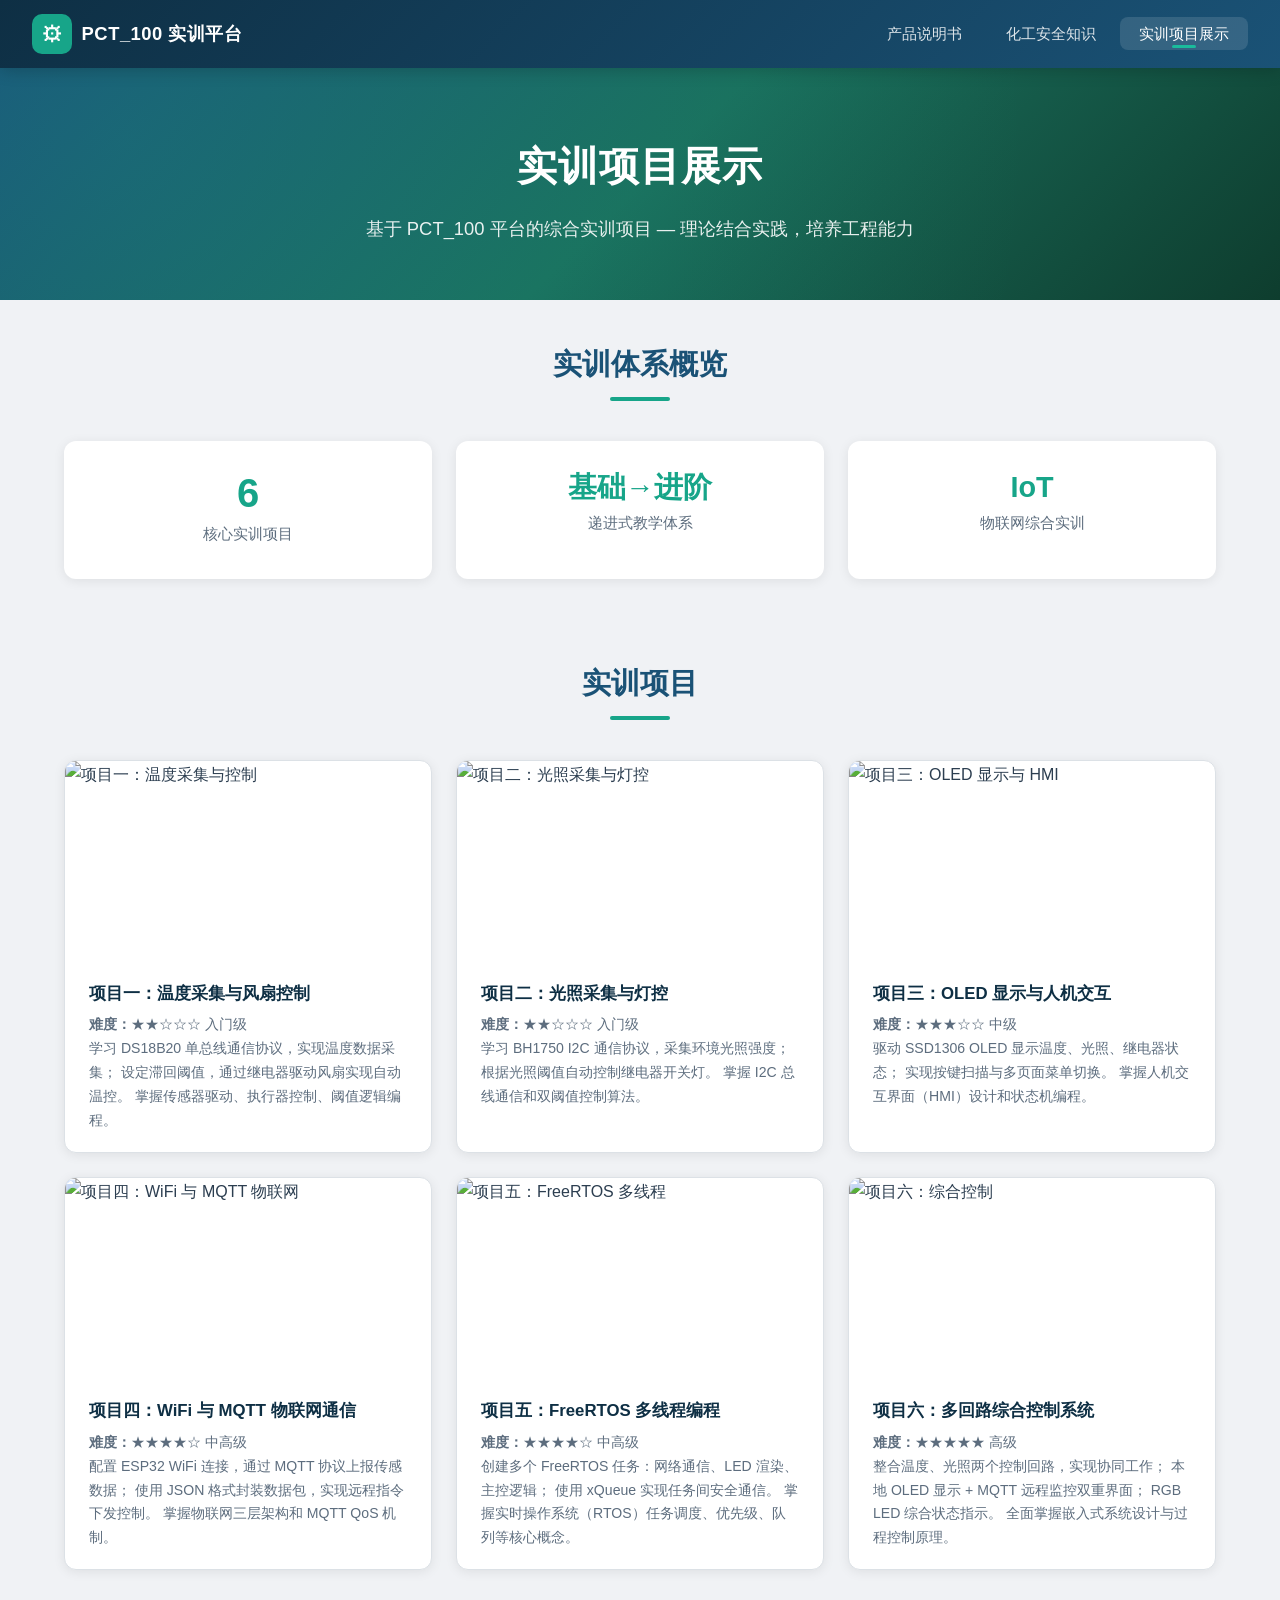
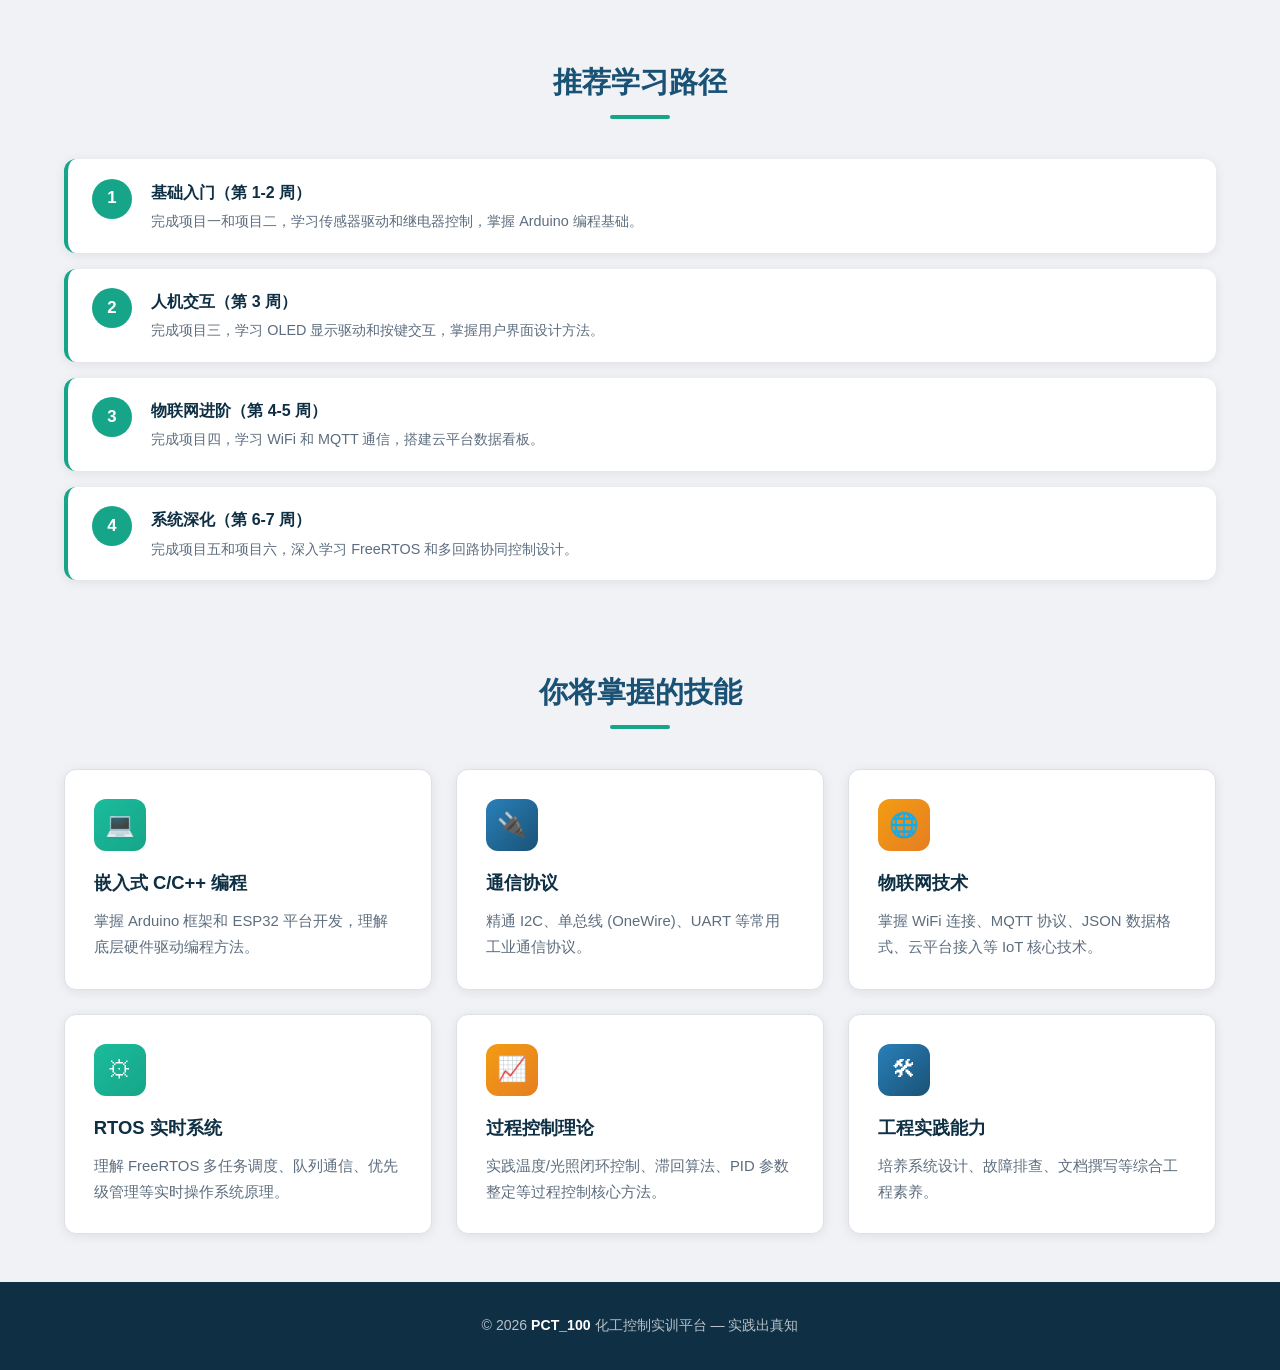
==== projects.html @ c3f55b89 "添加 PCT_100 化工控制实训平台多页面网站（产品说明书、安全知识、实训项目展示）" ====
<!DOCTYPE html>
<html lang="zh-CN">
<head>
  <meta charset="UTF-8" />
  <meta name="viewport" content="width=device-width, initial-scale=1.0" />
  <title>实训项目展示 - PCT_100 实训平台</title>
  <link rel="stylesheet" href="styles.css" />
</head>
<body>

  <!-- ========== 导航栏 ========== -->
  <nav class="navbar">
    <div class="nav-brand">
      <div class="logo-icon">&#9881;</div>
      <span class="brand-text">PCT_100 实训平台</span>
    </div>
    <button class="nav-toggle" onclick="document.querySelector('.nav-links').classList.toggle('show')">&#9776;</button>
    <ul class="nav-links">
      <li><a href="index.html">产品说明书</a></li>
      <li><a href="safety.html">化工安全知识</a></li>
      <li><a href="projects.html" class="active">实训项目展示</a></li>
    </ul>
  </nav>

  <!-- ========== Hero 区 ========== -->
  <header class="hero">
    <h1>实训项目展示</h1>
    <p class="subtitle">
      基于 PCT_100 平台的综合实训项目 &mdash; 理论结合实践，培养工程能力
    </p>
  </header>

  <!-- ========== 实训体系 ========== -->
  <section class="container">
    <div class="section-title">
      <h2>实训体系概览</h2>
      <div class="divider"></div>
    </div>

    <div class="highlight-row">
      <div class="highlight">
        <div class="hl-num">6</div>
        <div class="hl-label">核心实训项目</div>
      </div>
      <div class="highlight">
        <div class="hl-num" style="font-size:1.8rem;">基础→进阶</div>
        <div class="hl-label">递进式教学体系</div>
      </div>
      <div class="highlight">
        <div class="hl-num" style="font-size:1.8rem;">IoT</div>
        <div class="hl-label">物联网综合实训</div>
      </div>
    </div>
  </section>

  <!-- ========== 项目卡片 ========== -->
  <section class="container" style="padding-top:0;">
    <div class="section-title">
      <h2>实训项目</h2>
      <div class="divider"></div>
    </div>

    <div class="card-grid">
      <!-- 项目一 -->
      <div class="img-card">
        <img
          src="https://trae-api-cn.mchost.guru/api/ide/v1/text_to_image?prompt=A+temperature+sensor+DS18B20+connected+to+a+microcontroller+with+a+small+fan,+on+a+laboratory+bench,+clean+technical+setup,+blue+and+white+color+scheme,+minimal+style&image_size=landscape_16_9"
          alt="项目一：温度采集与控制"
        />
        <div class="img-card-body">
          <h4>项目一：温度采集与风扇控制</h4>
          <p>
            <strong>难度：</strong>&#9733;&#9733;&#9734;&#9734;&#9734; 入门级<br />
            学习 DS18B20 单总线通信协议，实现温度数据采集；
            设定滞回阈值，通过继电器驱动风扇实现自动温控。
            掌握传感器驱动、执行器控制、阈值逻辑编程。
          </p>
        </div>
      </div>

      <!-- 项目二 -->
      <div class="img-card">
        <img
          src="https://trae-api-cn.mchost.guru/api/ide/v1/text_to_image?prompt=A+BH1750+light+sensor+and+a+LED+lamp+on+a+laboratory+desk+connected+to+a+microcontroller,+automatic+lighting+control+demonstration,+clean+technical+style,+blue+and+white+color+scheme&image_size=landscape_16_9"
          alt="项目二：光照采集与灯控"
        />
        <div class="img-card-body">
          <h4>项目二：光照采集与灯控</h4>
          <p>
            <strong>难度：</strong>&#9733;&#9733;&#9734;&#9734;&#9734; 入门级<br />
            学习 BH1750 I2C 通信协议，采集环境光照强度；
            根据光照阈值自动控制继电器开关灯。
            掌握 I2C 总线通信和双阈值控制算法。
          </p>
        </div>
      </div>

      <!-- 项目三 -->
      <div class="img-card">
        <img
          src="https://trae-api-cn.mchost.guru/api/ide/v1/text_to_image?prompt=An+OLED+display+screen+showing+temperature+and+light+data+readings+connected+to+an+ESP32+microcontroller+on+a+laboratory+bench,+clean+technical+style,+blue+and+teal+color+scheme&image_size=landscape_16_9"
          alt="项目三：OLED 显示与 HMI"
        />
        <div class="img-card-body">
          <h4>项目三：OLED 显示与人机交互</h4>
          <p>
            <strong>难度：</strong>&#9733;&#9733;&#9733;&#9734;&#9734; 中级<br />
            驱动 SSD1306 OLED 显示温度、光照、继电器状态；
            实现按键扫描与多页面菜单切换。
            掌握人机交互界面（HMI）设计和状态机编程。
          </p>
        </div>
      </div>

      <!-- 项目四 -->
      <div class="img-card">
        <img
          src="https://trae-api-cn.mchost.guru/api/ide/v1/text_to_image?prompt=An+ESP32+microcontroller+with+WiFi+antenna+sending+data+to+a+cloud+dashboard+showing+temperature+and+light+charts,+IoT+demonstration,+clean+blue+and+teal+color+scheme,+minimal+style&image_size=landscape_16_9"
          alt="项目四：WiFi 与 MQTT 物联网"
        />
        <div class="img-card-body">
          <h4>项目四：WiFi 与 MQTT 物联网通信</h4>
          <p>
            <strong>难度：</strong>&#9733;&#9733;&#9733;&#9733;&#9734; 中高级<br />
            配置 ESP32 WiFi 连接，通过 MQTT 协议上报传感数据；
            使用 JSON 格式封装数据包，实现远程指令下发控制。
            掌握物联网三层架构和 MQTT QoS 机制。
          </p>
        </div>
      </div>

      <!-- 项目五 -->
      <div class="img-card">
        <img
          src="https://trae-api-cn.mchost.guru/api/ide/v1/text_to_image?prompt=A+diagram+showing+FreeRTOS+task+scheduling+with+multiple+threads+running+on+ESP32,+queue+communication+between+tasks,+software+architecture+concept,+blue+and+teal+color+scheme,+clean+minimal+style&image_size=landscape_16_9"
          alt="项目五：FreeRTOS 多线程"
        />
        <div class="img-card-body">
          <h4>项目五：FreeRTOS 多线程编程</h4>
          <p>
            <strong>难度：</strong>&#9733;&#9733;&#9733;&#9733;&#9734; 中高级<br />
            创建多个 FreeRTOS 任务：网络通信、LED 渲染、主控逻辑；
            使用 xQueue 实现任务间安全通信。
            掌握实时操作系统（RTOS）任务调度、优先级、队列等核心概念。
          </p>
        </div>
      </div>

      <!-- 项目六 -->
      <div class="img-card">
        <img
          src="https://trae-api-cn.mchost.guru/api/ide/v1/text_to_image?prompt=A+comprehensive+industrial+process+control+training+system+with+sensors+actuators+display+and+cloud+connectivity+all+integrated,+laboratory+setup,+clean+professional+blue+and+teal+color+scheme&image_size=landscape_16_9"
          alt="项目六：综合控制"
        />
        <div class="img-card-body">
          <h4>项目六：多回路综合控制系统</h4>
          <p>
            <strong>难度：</strong>&#9733;&#9733;&#9733;&#9733;&#9733; 高级<br />
            整合温度、光照两个控制回路，实现协同工作；
            本地 OLED 显示 + MQTT 远程监控双重界面；
            RGB LED 综合状态指示。
            全面掌握嵌入式系统设计与过程控制原理。
          </p>
        </div>
      </div>
    </div>
  </section>

  <!-- ========== 学习路径 ========== -->
  <section class="container">
    <div class="section-title">
      <h2>推荐学习路径</h2>
      <div class="divider"></div>
    </div>

    <div class="steps">
      <div class="step">
        <div class="step-num">1</div>
        <div class="step-content">
          <h4>基础入门（第 1-2 周）</h4>
          <p>完成项目一和项目二，学习传感器驱动和继电器控制，掌握 Arduino 编程基础。</p>
        </div>
      </div>
      <div class="step">
        <div class="step-num">2</div>
        <div class="step-content">
          <h4>人机交互（第 3 周）</h4>
          <p>完成项目三，学习 OLED 显示驱动和按键交互，掌握用户界面设计方法。</p>
        </div>
      </div>
      <div class="step">
        <div class="step-num">3</div>
        <div class="step-content">
          <h4>物联网进阶（第 4-5 周）</h4>
          <p>完成项目四，学习 WiFi 和 MQTT 通信，搭建云平台数据看板。</p>
        </div>
      </div>
      <div class="step">
        <div class="step-num">4</div>
        <div class="step-content">
          <h4>系统深化（第 6-7 周）</h4>
          <p>完成项目五和项目六，深入学习 FreeRTOS 和多回路协同控制设计。</p>
        </div>
      </div>
    </div>
  </section>

  <!-- ========== 技能收获 ========== -->
  <section class="container">
    <div class="section-title">
      <h2>你将掌握的技能</h2>
      <div class="divider"></div>
    </div>

    <div class="card-grid">
      <div class="card">
        <div class="card-icon green">&#128187;</div>
        <h3>嵌入式 C/C++ 编程</h3>
        <p>掌握 Arduino 框架和 ESP32 平台开发，理解底层硬件驱动编程方法。</p>
      </div>
      <div class="card">
        <div class="card-icon">&#128268;</div>
        <h3>通信协议</h3>
        <p>精通 I2C、单总线 (OneWire)、UART 等常用工业通信协议。</p>
      </div>
      <div class="card">
        <div class="card-icon orange">&#127760;</div>
        <h3>物联网技术</h3>
        <p>掌握 WiFi 连接、MQTT 协议、JSON 数据格式、云平台接入等 IoT 核心技术。</p>
      </div>
      <div class="card">
        <div class="card-icon green">&#9881;</div>
        <h3>RTOS 实时系统</h3>
        <p>理解 FreeRTOS 多任务调度、队列通信、优先级管理等实时操作系统原理。</p>
      </div>
      <div class="card">
        <div class="card-icon orange">&#128200;</div>
        <h3>过程控制理论</h3>
        <p>实践温度/光照闭环控制、滞回算法、PID 参数整定等过程控制核心方法。</p>
      </div>
      <div class="card">
        <div class="card-icon">&#128736;</div>
        <h3>工程实践能力</h3>
        <p>培养系统设计、故障排查、文档撰写等综合工程素养。</p>
      </div>
    </div>
  </section>

  <!-- ========== 页脚 ========== -->
  <footer class="footer">
    <p>&copy; 2026 <strong>PCT_100</strong> 化工控制实训平台 &mdash; 实践出真知</p>
  </footer>

</body>
</html>
---- styles.css ----
/* ============================================
   PCT_100 化工控制实训平台 - 全局样式表
   ============================================ */

/* ---------- CSS 变量 ---------- */
:root {
  --primary: #1a5276;
  --primary-light: #2980b9;
  --primary-dark: #0e2f44;
  --accent: #17a589;
  --accent-light: #1abc9c;
  --danger: #e74c3c;
  --warning: #f39c12;
  --bg: #f0f2f5;
  --bg-card: #ffffff;
  --text: #2c3e50;
  --text-light: #5d6d7e;
  --text-muted: #95a5a6;
  --border: #dce1e6;
  --shadow: 0 2px 12px rgba(0, 0, 0, 0.08);
  --shadow-hover: 0 6px 24px rgba(0, 0, 0, 0.12);
  --radius: 12px;
  --transition: 0.3s cubic-bezier(0.4, 0, 0.2, 1);
  --nav-height: 68px;
  --max-width: 1200px;
}

/* ---------- Reset ---------- */
*,
*::before,
*::after {
  margin: 0;
  padding: 0;
  box-sizing: border-box;
}

html {
  scroll-behavior: smooth;
  font-size: 16px;
}

body {
  font-family: "Segoe UI", "PingFang SC", "Microsoft YaHei", "Helvetica Neue",
    sans-serif;
  color: var(--text);
  background: var(--bg);
  line-height: 1.7;
  min-height: 100vh;
  padding-top: var(--nav-height);
}

/* ---------- 导航栏 ---------- */
.navbar {
  position: fixed;
  top: 0;
  left: 0;
  right: 0;
  height: var(--nav-height);
  background: linear-gradient(135deg, var(--primary-dark), var(--primary));
  display: flex;
  align-items: center;
  justify-content: space-between;
  padding: 0 2rem;
  z-index: 1000;
  box-shadow: 0 2px 16px rgba(0, 0, 0, 0.2);
}

.nav-brand {
  display: flex;
  align-items: center;
  gap: 0.6rem;
}

.nav-brand .logo-icon {
  width: 40px;
  height: 40px;
  background: var(--accent);
  border-radius: 10px;
  display: flex;
  align-items: center;
  justify-content: center;
  font-size: 1.3rem;
  color: #fff;
  font-weight: bold;
}

.nav-brand .brand-text {
  color: #fff;
  font-size: 1.15rem;
  font-weight: 700;
  letter-spacing: 0.5px;
}

.nav-links {
  display: flex;
  list-style: none;
  gap: 0.3rem;
}

.nav-links a {
  color: rgba(255, 255, 255, 0.85);
  text-decoration: none;
  padding: 0.5rem 1.2rem;
  border-radius: 8px;
  font-size: 0.95rem;
  font-weight: 500;
  transition: var(--transition);
  position: relative;
}

.nav-links a:hover,
.nav-links a.active {
  color: #fff;
  background: rgba(255, 255, 255, 0.12);
}

.nav-links a.active::after {
  content: "";
  position: absolute;
  bottom: 2px;
  left: 50%;
  transform: translateX(-50%);
  width: 24px;
  height: 3px;
  background: var(--accent-light);
  border-radius: 2px;
}

/* 移动端菜单按钮 */
.nav-toggle {
  display: none;
  background: none;
  border: none;
  color: #fff;
  font-size: 1.5rem;
  cursor: pointer;
  padding: 0.3rem;
}

/* ---------- 页面 Hero ---------- */
.hero {
  background: linear-gradient(135deg, #1a5276 0%, #1a6e5c 50%, #0e3d2e 100%);
  color: #fff;
  text-align: center;
  padding: 4rem 2rem 3.5rem;
  position: relative;
  overflow: hidden;
}

.hero::before {
  content: "";
  position: absolute;
  top: -50%;
  left: -50%;
  width: 200%;
  height: 200%;
  background: radial-gradient(
    circle at 30% 40%,
    rgba(26, 188, 156, 0.15) 0%,
    transparent 50%
  );
  pointer-events: none;
}

.hero h1 {
  font-size: 2.5rem;
  font-weight: 800;
  margin-bottom: 0.8rem;
  position: relative;
  letter-spacing: 1px;
}

.hero .subtitle {
  font-size: 1.15rem;
  opacity: 0.9;
  position: relative;
  max-width: 640px;
  margin: 0 auto;
}

/* ---------- 容器 ---------- */
.container {
  max-width: var(--max-width);
  margin: 0 auto;
  padding: 2.5rem 1.5rem 3rem;
}

/* ---------- 区块标题 ---------- */
.section-title {
  text-align: center;
  margin-bottom: 2.5rem;
}

.section-title h2 {
  font-size: 1.8rem;
  font-weight: 700;
  color: var(--primary);
  margin-bottom: 0.4rem;
}

.section-title .divider {
  width: 60px;
  height: 4px;
  background: var(--accent);
  border-radius: 2px;
  margin: 0.5rem auto 0;
}

/* ---------- 卡片网格 ---------- */
.card-grid {
  display: grid;
  grid-template-columns: repeat(auto-fit, minmax(320px, 1fr));
  gap: 1.5rem;
}

.card {
  background: var(--bg-card);
  border-radius: var(--radius);
  padding: 1.8rem;
  box-shadow: var(--shadow);
  transition: var(--transition);
  border: 1px solid var(--border);
}

.card:hover {
  transform: translateY(-4px);
  box-shadow: var(--shadow-hover);
}

.card-icon {
  width: 52px;
  height: 52px;
  border-radius: 12px;
  display: flex;
  align-items: center;
  justify-content: center;
  font-size: 1.5rem;
  margin-bottom: 1rem;
  background: linear-gradient(135deg, var(--primary-light), var(--primary));
  color: #fff;
}

.card-icon.green {
  background: linear-gradient(135deg, var(--accent-light), var(--accent));
}

.card-icon.orange {
  background: linear-gradient(135deg, #f39c12, #e67e22);
}

.card-icon.red {
  background: linear-gradient(135deg, #e74c3c, #c0392b);
}

.card h3 {
  font-size: 1.15rem;
  font-weight: 700;
  margin-bottom: 0.6rem;
  color: var(--primary-dark);
}

.card p {
  color: var(--text-light);
  font-size: 0.93rem;
  line-height: 1.75;
}

.card .spec-row {
  display: flex;
  justify-content: space-between;
  padding: 0.4rem 0;
  border-bottom: 1px dashed var(--border);
  font-size: 0.9rem;
}

.card .spec-row:last-child {
  border-bottom: none;
}

.card .spec-label {
  color: var(--text-muted);
  font-weight: 500;
}

.card .spec-value {
  color: var(--text);
  font-weight: 600;
}

/* ---------- 图片卡片 ---------- */
.img-card {
  background: var(--bg-card);
  border-radius: var(--radius);
  overflow: hidden;
  box-shadow: var(--shadow);
  transition: var(--transition);
  border: 1px solid var(--border);
}

.img-card:hover {
  transform: translateY(-4px);
  box-shadow: var(--shadow-hover);
}

.img-card img {
  width: 100%;
  height: 200px;
  object-fit: cover;
  display: block;
}

.img-card .img-card-body {
  padding: 1.2rem 1.5rem;
}

.img-card .img-card-body h4 {
  font-size: 1.05rem;
  font-weight: 700;
  color: var(--primary-dark);
  margin-bottom: 0.3rem;
}

.img-card .img-card-body p {
  color: var(--text-light);
  font-size: 0.88rem;
}

/* ---------- 技术规格表 ---------- */
.spec-table {
  width: 100%;
  border-collapse: collapse;
  background: var(--bg-card);
  border-radius: var(--radius);
  overflow: hidden;
  box-shadow: var(--shadow);
}

.spec-table thead {
  background: var(--primary);
  color: #fff;
}

.spec-table th {
  padding: 0.9rem 1.2rem;
  text-align: left;
  font-weight: 600;
  font-size: 0.93rem;
}

.spec-table td {
  padding: 0.8rem 1.2rem;
  border-bottom: 1px solid var(--border);
  font-size: 0.9rem;
  color: var(--text-light);
}

.spec-table tbody tr:hover {
  background: #f8fafb;
}

.spec-table tbody tr:last-child td {
  border-bottom: none;
}

/* ---------- 步骤列表 ---------- */
.steps {
  display: flex;
  flex-direction: column;
  gap: 1rem;
  counter-reset: step;
}

.step {
  display: flex;
  align-items: flex-start;
  gap: 1.2rem;
  background: var(--bg-card);
  padding: 1.2rem 1.5rem;
  border-radius: var(--radius);
  box-shadow: var(--shadow);
  border-left: 4px solid var(--accent);
  transition: var(--transition);
}

.step:hover {
  border-left-color: var(--primary-light);
  box-shadow: var(--shadow-hover);
}

.step-num {
  width: 40px;
  height: 40px;
  flex-shrink: 0;
  background: var(--accent);
  color: #fff;
  border-radius: 50%;
  display: flex;
  align-items: center;
  justify-content: center;
  font-weight: 700;
  font-size: 1.05rem;
}

.step-content h4 {
  font-size: 1rem;
  font-weight: 700;
  color: var(--primary-dark);
  margin-bottom: 0.2rem;
}

.step-content p {
  font-size: 0.9rem;
  color: var(--text-light);
}

/* ---------- 安全警示框 ---------- */
.alert {
  padding: 1rem 1.5rem;
  border-radius: 10px;
  margin-bottom: 1.2rem;
  font-size: 0.93rem;
  display: flex;
  align-items: flex-start;
  gap: 0.8rem;
  line-height: 1.6;
}

.alert-danger {
  background: #fdecea;
  border: 1px solid #f5c6cb;
  color: #721c24;
}

.alert-warning {
  background: #fff8e1;
  border: 1px solid #ffe082;
  color: #6d4c00;
}

.alert-info {
  background: #e8f4fd;
  border: 1px solid #b3d9f2;
  color: #0c5460;
}

.alert .alert-icon {
  font-size: 1.3rem;
  flex-shrink: 0;
}

/* ---------- 特性亮点 ---------- */
.highlight-row {
  display: grid;
  grid-template-columns: repeat(3, 1fr);
  gap: 1.5rem;
  margin: 2rem 0;
}

.highlight {
  text-align: center;
  padding: 2rem 1.2rem;
  background: var(--bg-card);
  border-radius: var(--radius);
  box-shadow: var(--shadow);
  transition: var(--transition);
}

.highlight:hover {
  transform: translateY(-4px);
  box-shadow: var(--shadow-hover);
}

.highlight .hl-num {
  font-size: 2.5rem;
  font-weight: 800;
  color: var(--accent);
  line-height: 1;
}

.highlight .hl-label {
  margin-top: 0.5rem;
  color: var(--text-light);
  font-size: 0.95rem;
  font-weight: 500;
}

/* ---------- 页脚 ---------- */
.footer {
  background: var(--primary-dark);
  color: rgba(255, 255, 255, 0.7);
  text-align: center;
  padding: 2rem 1.5rem;
  font-size: 0.88rem;
}

.footer strong {
  color: #fff;
}

/* ---------- 响应式 ---------- */
@media (max-width: 768px) {
  .hero h1 {
    font-size: 1.7rem;
  }

  .hero .subtitle {
    font-size: 1rem;
  }

  .nav-links {
    display: none;
    position: absolute;
    top: var(--nav-height);
    left: 0;
    right: 0;
    background: var(--primary-dark);
    flex-direction: column;
    padding: 0.8rem;
    gap: 0.2rem;
  }

  .nav-links.show {
    display: flex;
  }

  .nav-toggle {
    display: block;
  }

  .card-grid {
    grid-template-columns: 1fr;
  }

  .highlight-row {
    grid-template-columns: 1fr;
  }

  .container {
    padding: 1.5rem 1rem 2rem;
  }
}

@media (max-width: 480px) {
  .hero {
    padding: 2.5rem 1rem 2rem;
  }

  .hero h1 {
    font-size: 1.4rem;
  }

  .spec-table {
    font-size: 0.8rem;
  }

  .spec-table th,
  .spec-table td {
    padding: 0.6rem 0.7rem;
  }
}
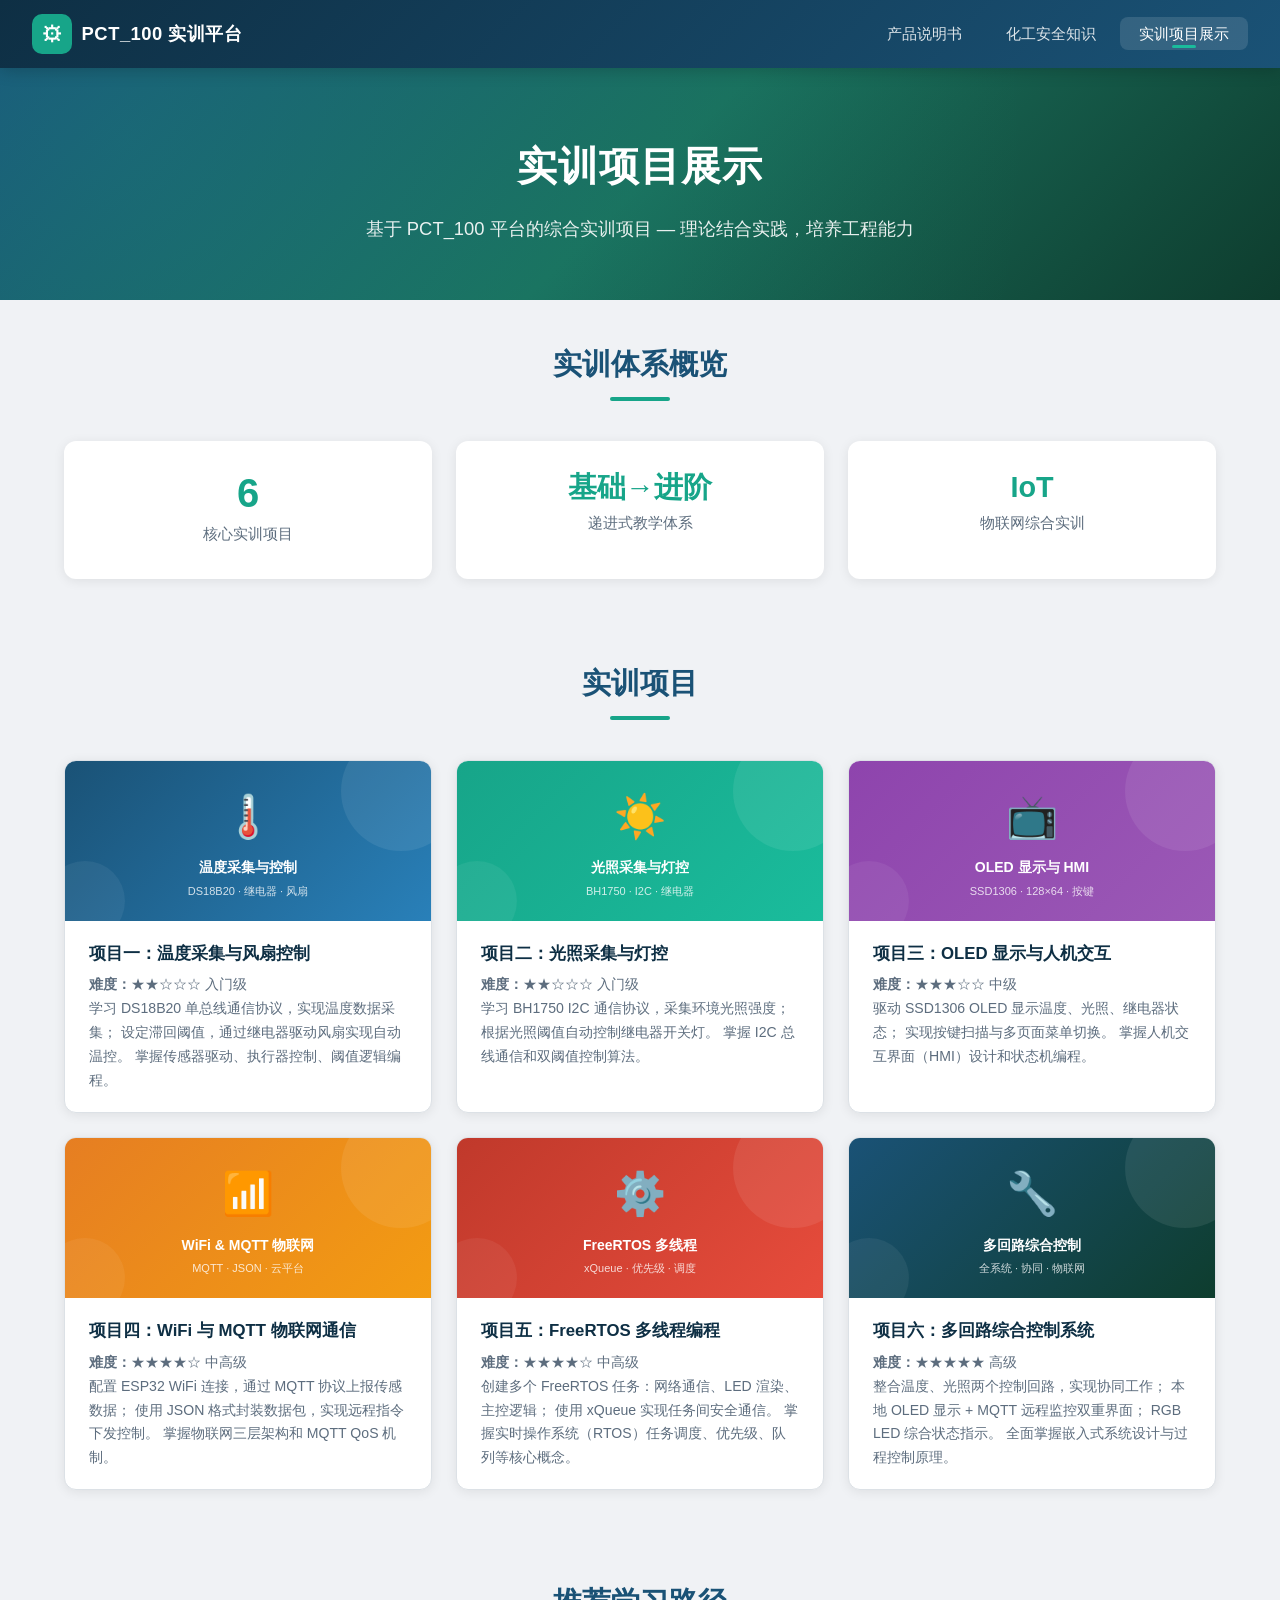
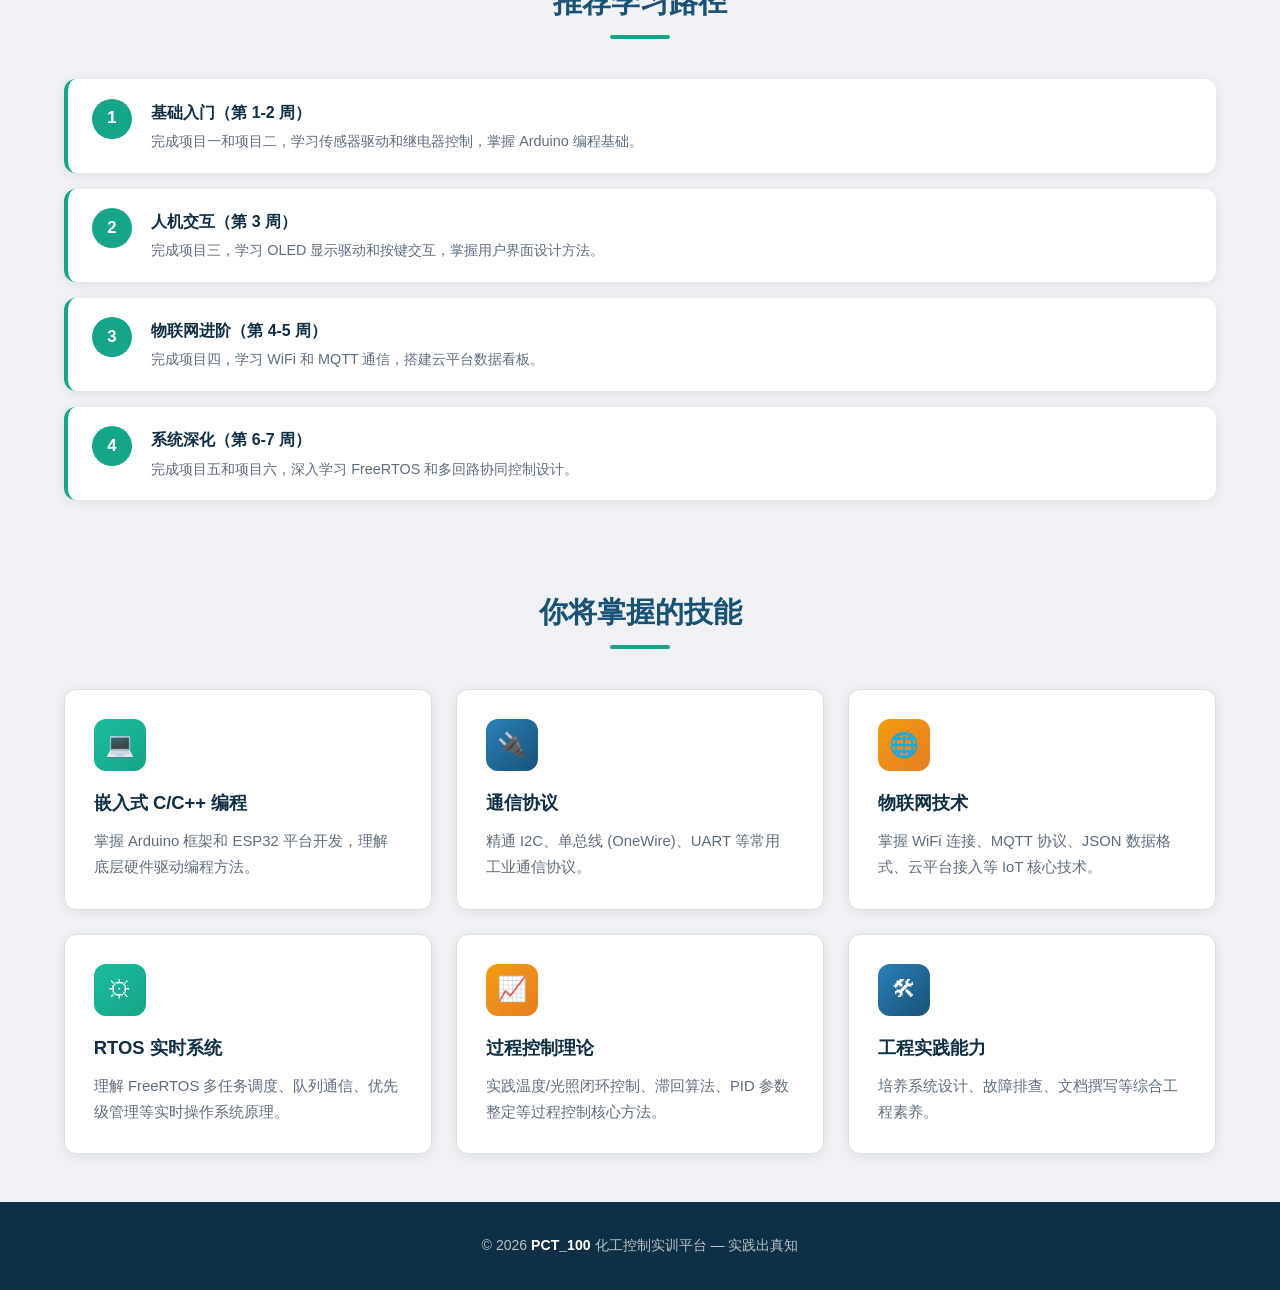
==== commit 71dfe0f9: "修复图片显示问题：替换 AI 生成图片为内联 SVG 矢量图和 CSS 渐变卡片" ====
--- a/projects.html
+++ b/projects.html
@@ -63,10 +63,15 @@
     <div class="card-grid">
       <!-- 项目一 -->
       <div class="img-card">
-        <img
-          src="https://trae-api-cn.mchost.guru/api/ide/v1/text_to_image?prompt=A+temperature+sensor+DS18B20+connected+to+a+microcontroller+with+a+small+fan,+on+a+laboratory+bench,+clean+technical+setup,+blue+and+white+color+scheme,+minimal+style&image_size=landscape_16_9"
-          alt="项目一：温度采集与控制"
-        />
+        <div style="height:160px;background:linear-gradient(135deg,#1a5276,#2980b9);display:flex;align-items:center;justify-content:center;position:relative;overflow:hidden;">
+          <div style="position:absolute;top:-30px;right:-30px;width:120px;height:120px;background:rgba(255,255,255,0.08);border-radius:50%;"></div>
+          <div style="position:absolute;bottom:-20px;left:-20px;width:80px;height:80px;background:rgba(255,255,255,0.06);border-radius:50%;"></div>
+          <div style="text-align:center;color:#fff;z-index:1;">
+            <div style="font-size:42px;margin-bottom:4px;">🌡️</div>
+            <div style="font-size:14px;font-weight:700;">温度采集与控制</div>
+            <div style="font-size:11px;opacity:0.8;margin-top:2px;">DS18B20 · 继电器 · 风扇</div>
+          </div>
+        </div>
         <div class="img-card-body">
           <h4>项目一：温度采集与风扇控制</h4>
           <p>
@@ -80,10 +85,15 @@
 
       <!-- 项目二 -->
       <div class="img-card">
-        <img
-          src="https://trae-api-cn.mchost.guru/api/ide/v1/text_to_image?prompt=A+BH1750+light+sensor+and+a+LED+lamp+on+a+laboratory+desk+connected+to+a+microcontroller,+automatic+lighting+control+demonstration,+clean+technical+style,+blue+and+white+color+scheme&image_size=landscape_16_9"
-          alt="项目二：光照采集与灯控"
-        />
+        <div style="height:160px;background:linear-gradient(135deg,#17a589,#1abc9c);display:flex;align-items:center;justify-content:center;position:relative;overflow:hidden;">
+          <div style="position:absolute;top:-30px;right:-30px;width:120px;height:120px;background:rgba(255,255,255,0.08);border-radius:50%;"></div>
+          <div style="position:absolute;bottom:-20px;left:-20px;width:80px;height:80px;background:rgba(255,255,255,0.06);border-radius:50%;"></div>
+          <div style="text-align:center;color:#fff;z-index:1;">
+            <div style="font-size:42px;margin-bottom:4px;">☀️</div>
+            <div style="font-size:14px;font-weight:700;">光照采集与灯控</div>
+            <div style="font-size:11px;opacity:0.8;margin-top:2px;">BH1750 · I2C · 继电器</div>
+          </div>
+        </div>
         <div class="img-card-body">
           <h4>项目二：光照采集与灯控</h4>
           <p>
@@ -97,10 +107,15 @@
 
       <!-- 项目三 -->
       <div class="img-card">
-        <img
-          src="https://trae-api-cn.mchost.guru/api/ide/v1/text_to_image?prompt=An+OLED+display+screen+showing+temperature+and+light+data+readings+connected+to+an+ESP32+microcontroller+on+a+laboratory+bench,+clean+technical+style,+blue+and+teal+color+scheme&image_size=landscape_16_9"
-          alt="项目三：OLED 显示与 HMI"
-        />
+        <div style="height:160px;background:linear-gradient(135deg,#8e44ad,#9b59b6);display:flex;align-items:center;justify-content:center;position:relative;overflow:hidden;">
+          <div style="position:absolute;top:-30px;right:-30px;width:120px;height:120px;background:rgba(255,255,255,0.08);border-radius:50%;"></div>
+          <div style="position:absolute;bottom:-20px;left:-20px;width:80px;height:80px;background:rgba(255,255,255,0.06);border-radius:50%;"></div>
+          <div style="text-align:center;color:#fff;z-index:1;">
+            <div style="font-size:42px;margin-bottom:4px;">📺</div>
+            <div style="font-size:14px;font-weight:700;">OLED 显示与 HMI</div>
+            <div style="font-size:11px;opacity:0.8;margin-top:2px;">SSD1306 · 128×64 · 按键</div>
+          </div>
+        </div>
         <div class="img-card-body">
           <h4>项目三：OLED 显示与人机交互</h4>
           <p>
@@ -114,10 +129,15 @@
 
       <!-- 项目四 -->
       <div class="img-card">
-        <img
-          src="https://trae-api-cn.mchost.guru/api/ide/v1/text_to_image?prompt=An+ESP32+microcontroller+with+WiFi+antenna+sending+data+to+a+cloud+dashboard+showing+temperature+and+light+charts,+IoT+demonstration,+clean+blue+and+teal+color+scheme,+minimal+style&image_size=landscape_16_9"
-          alt="项目四：WiFi 与 MQTT 物联网"
-        />
+        <div style="height:160px;background:linear-gradient(135deg,#e67e22,#f39c12);display:flex;align-items:center;justify-content:center;position:relative;overflow:hidden;">
+          <div style="position:absolute;top:-30px;right:-30px;width:120px;height:120px;background:rgba(255,255,255,0.08);border-radius:50%;"></div>
+          <div style="position:absolute;bottom:-20px;left:-20px;width:80px;height:80px;background:rgba(255,255,255,0.06);border-radius:50%;"></div>
+          <div style="text-align:center;color:#fff;z-index:1;">
+            <div style="font-size:42px;margin-bottom:4px;">📶</div>
+            <div style="font-size:14px;font-weight:700;">WiFi & MQTT 物联网</div>
+            <div style="font-size:11px;opacity:0.8;margin-top:2px;">MQTT · JSON · 云平台</div>
+          </div>
+        </div>
         <div class="img-card-body">
           <h4>项目四：WiFi 与 MQTT 物联网通信</h4>
           <p>
@@ -131,10 +151,15 @@
 
       <!-- 项目五 -->
       <div class="img-card">
-        <img
-          src="https://trae-api-cn.mchost.guru/api/ide/v1/text_to_image?prompt=A+diagram+showing+FreeRTOS+task+scheduling+with+multiple+threads+running+on+ESP32,+queue+communication+between+tasks,+software+architecture+concept,+blue+and+teal+color+scheme,+clean+minimal+style&image_size=landscape_16_9"
-          alt="项目五：FreeRTOS 多线程"
-        />
+        <div style="height:160px;background:linear-gradient(135deg,#c0392b,#e74c3c);display:flex;align-items:center;justify-content:center;position:relative;overflow:hidden;">
+          <div style="position:absolute;top:-30px;right:-30px;width:120px;height:120px;background:rgba(255,255,255,0.08);border-radius:50%;"></div>
+          <div style="position:absolute;bottom:-20px;left:-20px;width:80px;height:80px;background:rgba(255,255,255,0.06);border-radius:50%;"></div>
+          <div style="text-align:center;color:#fff;z-index:1;">
+            <div style="font-size:42px;margin-bottom:4px;">⚙️</div>
+            <div style="font-size:14px;font-weight:700;">FreeRTOS 多线程</div>
+            <div style="font-size:11px;opacity:0.8;margin-top:2px;">xQueue · 优先级 · 调度</div>
+          </div>
+        </div>
         <div class="img-card-body">
           <h4>项目五：FreeRTOS 多线程编程</h4>
           <p>
@@ -148,10 +173,15 @@
 
       <!-- 项目六 -->
       <div class="img-card">
-        <img
-          src="https://trae-api-cn.mchost.guru/api/ide/v1/text_to_image?prompt=A+comprehensive+industrial+process+control+training+system+with+sensors+actuators+display+and+cloud+connectivity+all+integrated,+laboratory+setup,+clean+professional+blue+and+teal+color+scheme&image_size=landscape_16_9"
-          alt="项目六：综合控制"
-        />
+        <div style="height:160px;background:linear-gradient(135deg,#1a5276,#0e3d2e);display:flex;align-items:center;justify-content:center;position:relative;overflow:hidden;">
+          <div style="position:absolute;top:-30px;right:-30px;width:120px;height:120px;background:rgba(255,255,255,0.08);border-radius:50%;"></div>
+          <div style="position:absolute;bottom:-20px;left:-20px;width:80px;height:80px;background:rgba(255,255,255,0.06);border-radius:50%;"></div>
+          <div style="text-align:center;color:#fff;z-index:1;">
+            <div style="font-size:42px;margin-bottom:4px;">🔧</div>
+            <div style="font-size:14px;font-weight:700;">多回路综合控制</div>
+            <div style="font-size:11px;opacity:0.8;margin-top:2px;">全系统 · 协同 · 物联网</div>
+          </div>
+        </div>
         <div class="img-card-body">
           <h4>项目六：多回路综合控制系统</h4>
           <p>
